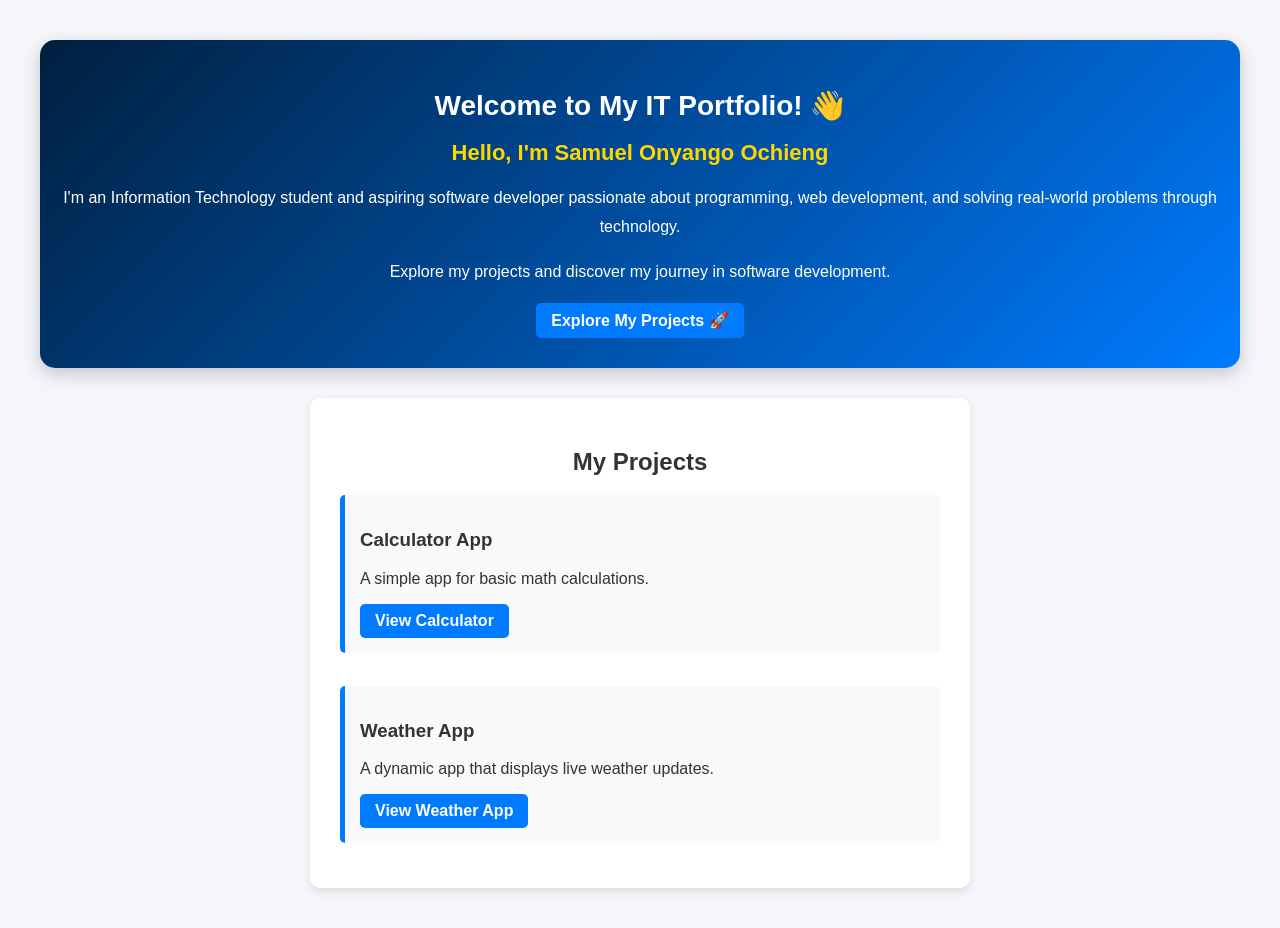
==== index.html @ 721d1d61 "Revise welcome message and project exploration text Updated welcome section content and improved phr" ====
<!DOCTYPE html>
<html lang="en">
<head>
    <meta charset="UTF-8">
    <meta name="viewport" content="width=device-width, initial-scale=1.0">
<link rel="stylesheet" href="style.css">
    <title>My Portfolio</title>
</head>
<body>
        <!-- Welcome Section -->
        <header class="welcome-section">
        <h1>Welcome to My IT Portfolio! 👋</h1>

<h2>Hello, I'm Samuel Onyango Ochieng</h2>

<p>
    I'm an Information Technology student and aspiring
    software developer passionate about programming,
    web development, and solving real-world problems
    through technology.
</p>

<p>
    Explore my projects and discover my journey in
    software development.
</p>

<a href="#projects">Explore My Projects 🚀</a>

    </header>

    <!-- Projects Section -->
    <section>
        <h2>My Projects</h2>
        
        <!-- Calculator Card -->
        <div>
            <h3>Calculator App</h3>
            <p>A simple app for basic math calculations.</p>
            <a href="Calculator/index.html">View Calculator</a>
        </div>

        <br>

        <!-- Weather App Card -->
        <div>
            <h3>Weather App</h3>
            <p>A dynamic app that displays live weather updates.</p>
            <a href="weather-app/index.html">View Weather App</a>
        </div>
    </section>

</body>
</html>
---- style.css ----
body {
    font-family: Arial, sans-serif;
    margin: 0;
    padding: 40px;
    background-color: #f4f6f9;
    color: #333;
    text-align: center;
}

header {
    margin-bottom: 40px;
}

h1 {
    color: #007bff;
}

section {
    max-width: 600px;
    margin: 0 auto;
    background: white;
    padding: 30px;
    border-radius: 10px;
    box-shadow: 0 4px 10px rgba(0, 0, 0, 0.1);
}

div {
    background: #f8f9fa;
    padding: 15px;
    border-radius: 5px;
    border-left: 5px solid #007bff;
    margin-bottom: 15px;
    text-align: left;
}

a {
    display: inline-block;
    color: white;
    background-color: #007bff;
    padding: 8px 15px;
    text-decoration: none;
    border-radius: 5px;
    font-weight: bold;
}

a:hover {
    background-color: #0056b3;
}
.welcome-section {
background: linear-gradient(135deg, #001f3f, #007bff);
color: white;
padding: 30px 20px;
border-radius: 15px;
text-align: center;
margin-bottom: 30px;
box-shadow: 0 6px 18px rgba(0, 0, 0, 0.2);
}

.welcome-section h1 {
color: white;
font-size: 28px;
margin-bottom: 15px;
}

.welcome-section h2 {
color: #ffd700;
font-size: 22px;
}

.welcome-section p {
line-height: 1.8;
font-size: 16px;
}
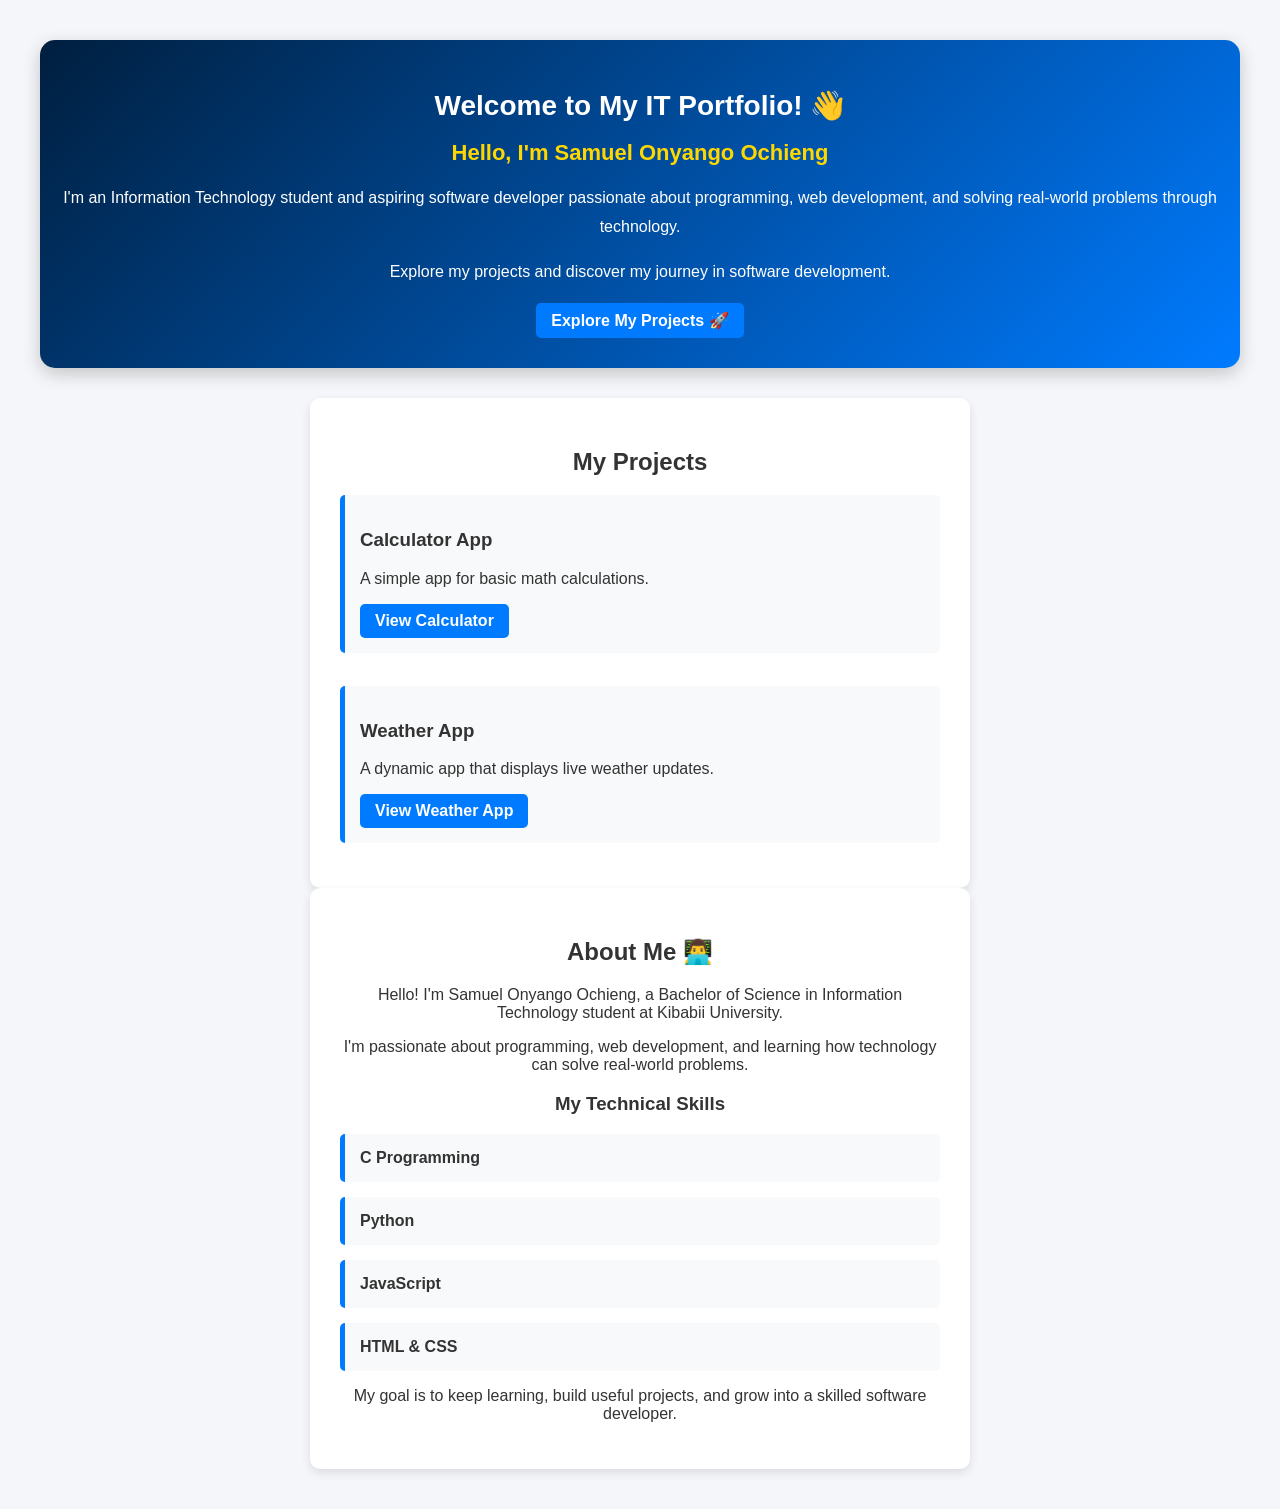
==== commit 57999169: "Add About Me section to index.html Added an 'About Me' section with personal details and technical s" ====
--- a/index.html
+++ b/index.html
@@ -52,3 +52,41 @@
 
 </body>
 </html>
+<!-- About Me Section --><section id="about"><h2>About Me 👨‍💻</h2>
+
+<p>
+    Hello! I'm Samuel Onyango Ochieng, a Bachelor of
+    Science in Information Technology student at
+    Kibabii University.
+</p>
+
+<p>
+    I'm passionate about programming, web development,
+    and learning how technology can solve real-world
+    problems.
+</p>
+
+<h3>My Technical Skills</h3>
+
+<div>
+    <strong>C Programming</strong>
+</div>
+
+<div>
+    <strong>Python</strong>
+</div>
+
+<div>
+    <strong>JavaScript</strong>
+</div>
+
+<div>
+    <strong>HTML &amp; CSS</strong>
+</div>
+
+<p>
+    My goal is to keep learning, build useful projects,
+    and grow into a skilled software developer.
+</p>
+
+</section>
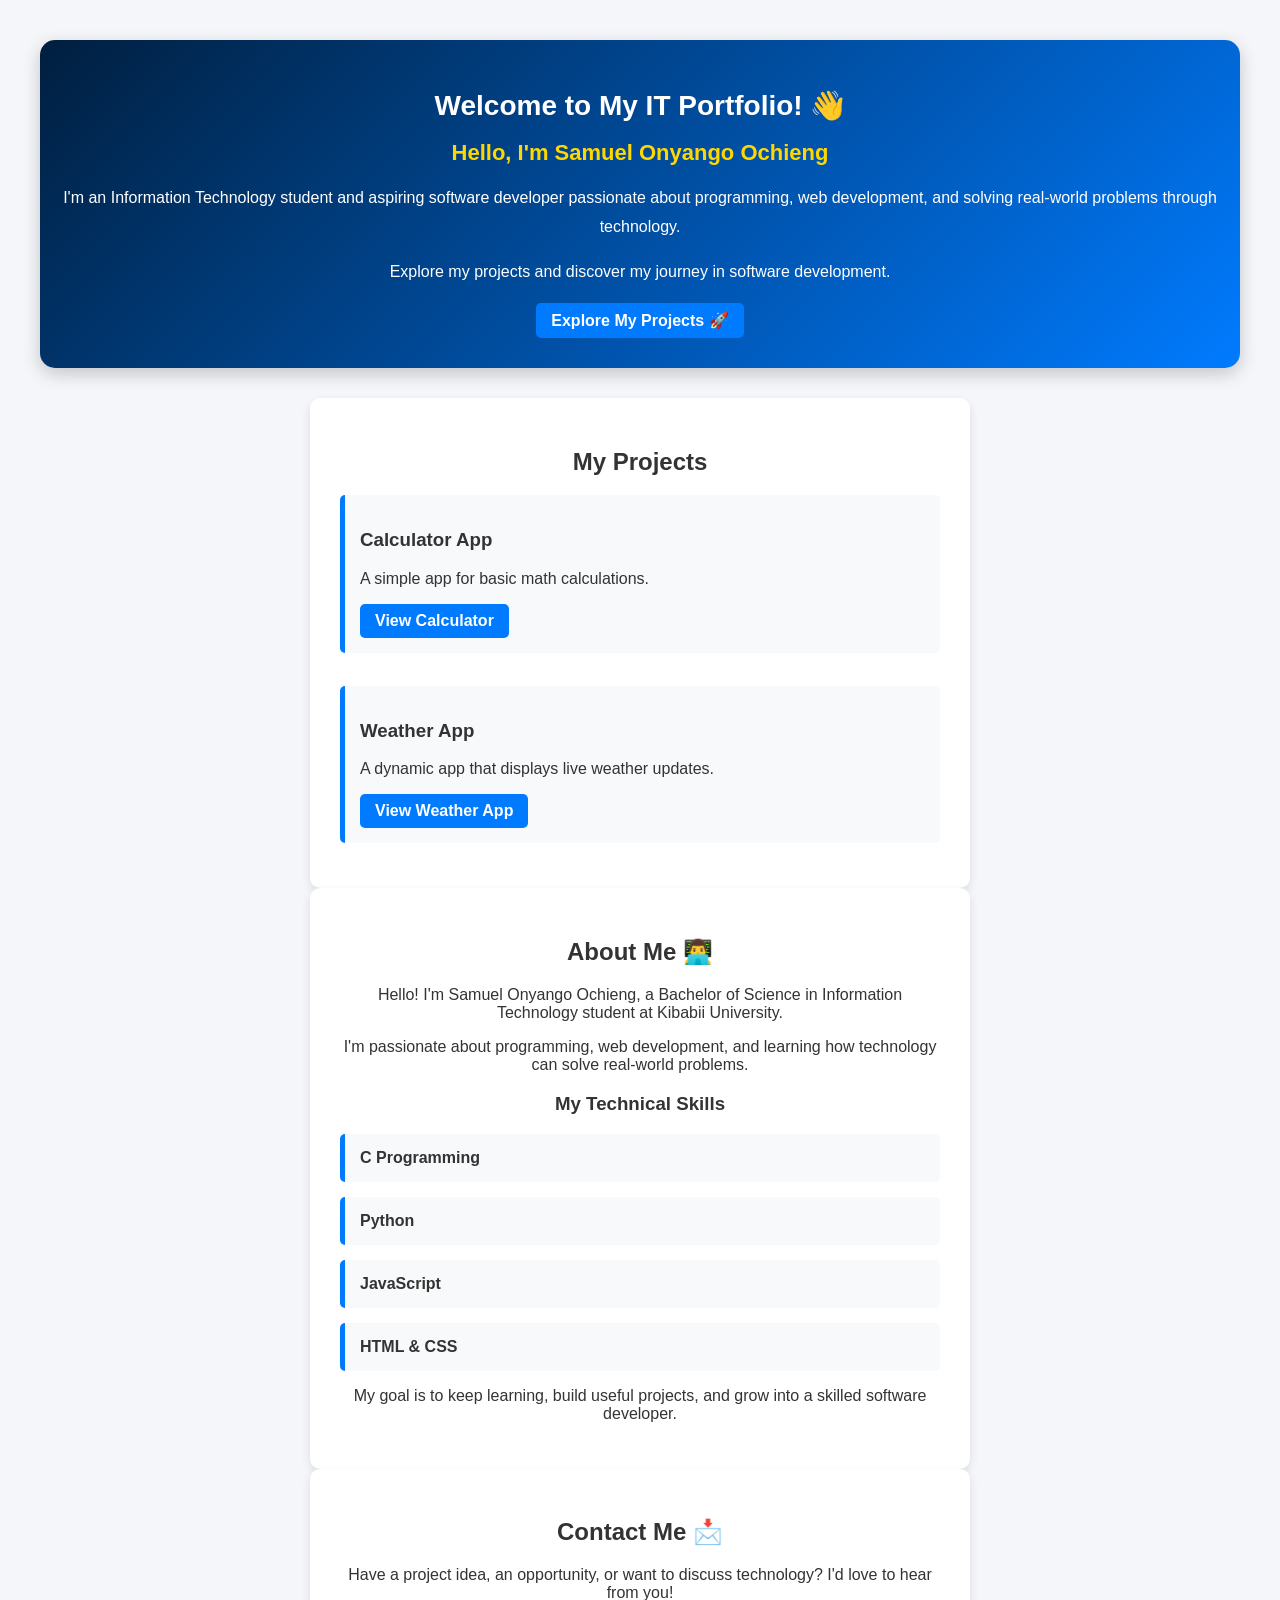
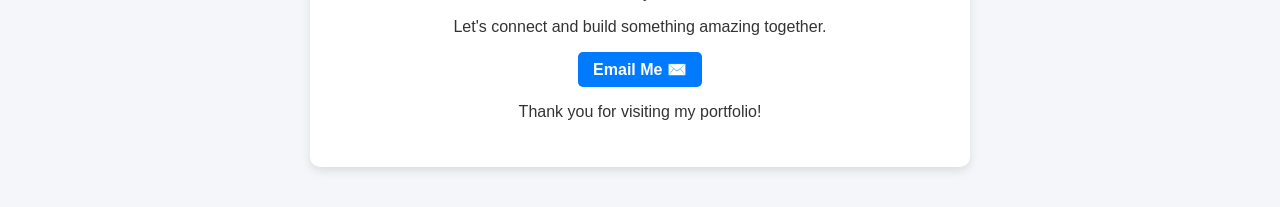
==== commit 2714cd31: "Add Contact Me section to index.html Added a 'Contact Me' section with email link and message." ====
--- a/index.html
+++ b/index.html
@@ -90,3 +90,23 @@
 </p>
 
 </section>
+<!-- Contact Me Section -->
+<section id="contact"><h2>Contact Me 📩</h2>
+
+<p>
+    Have a project idea, an opportunity, or want to
+    discuss technology? I'd love to hear from you!
+</p>
+
+<p>
+    Let's connect and build something amazing together.
+</p>
+
+<a href="mailto:onyangosamuelochiengsaa@gmail.com">
+    Email Me ✉️
+</a>
+<p>
+    Thank you for visiting my portfolio!
+</p>
+
+</section>
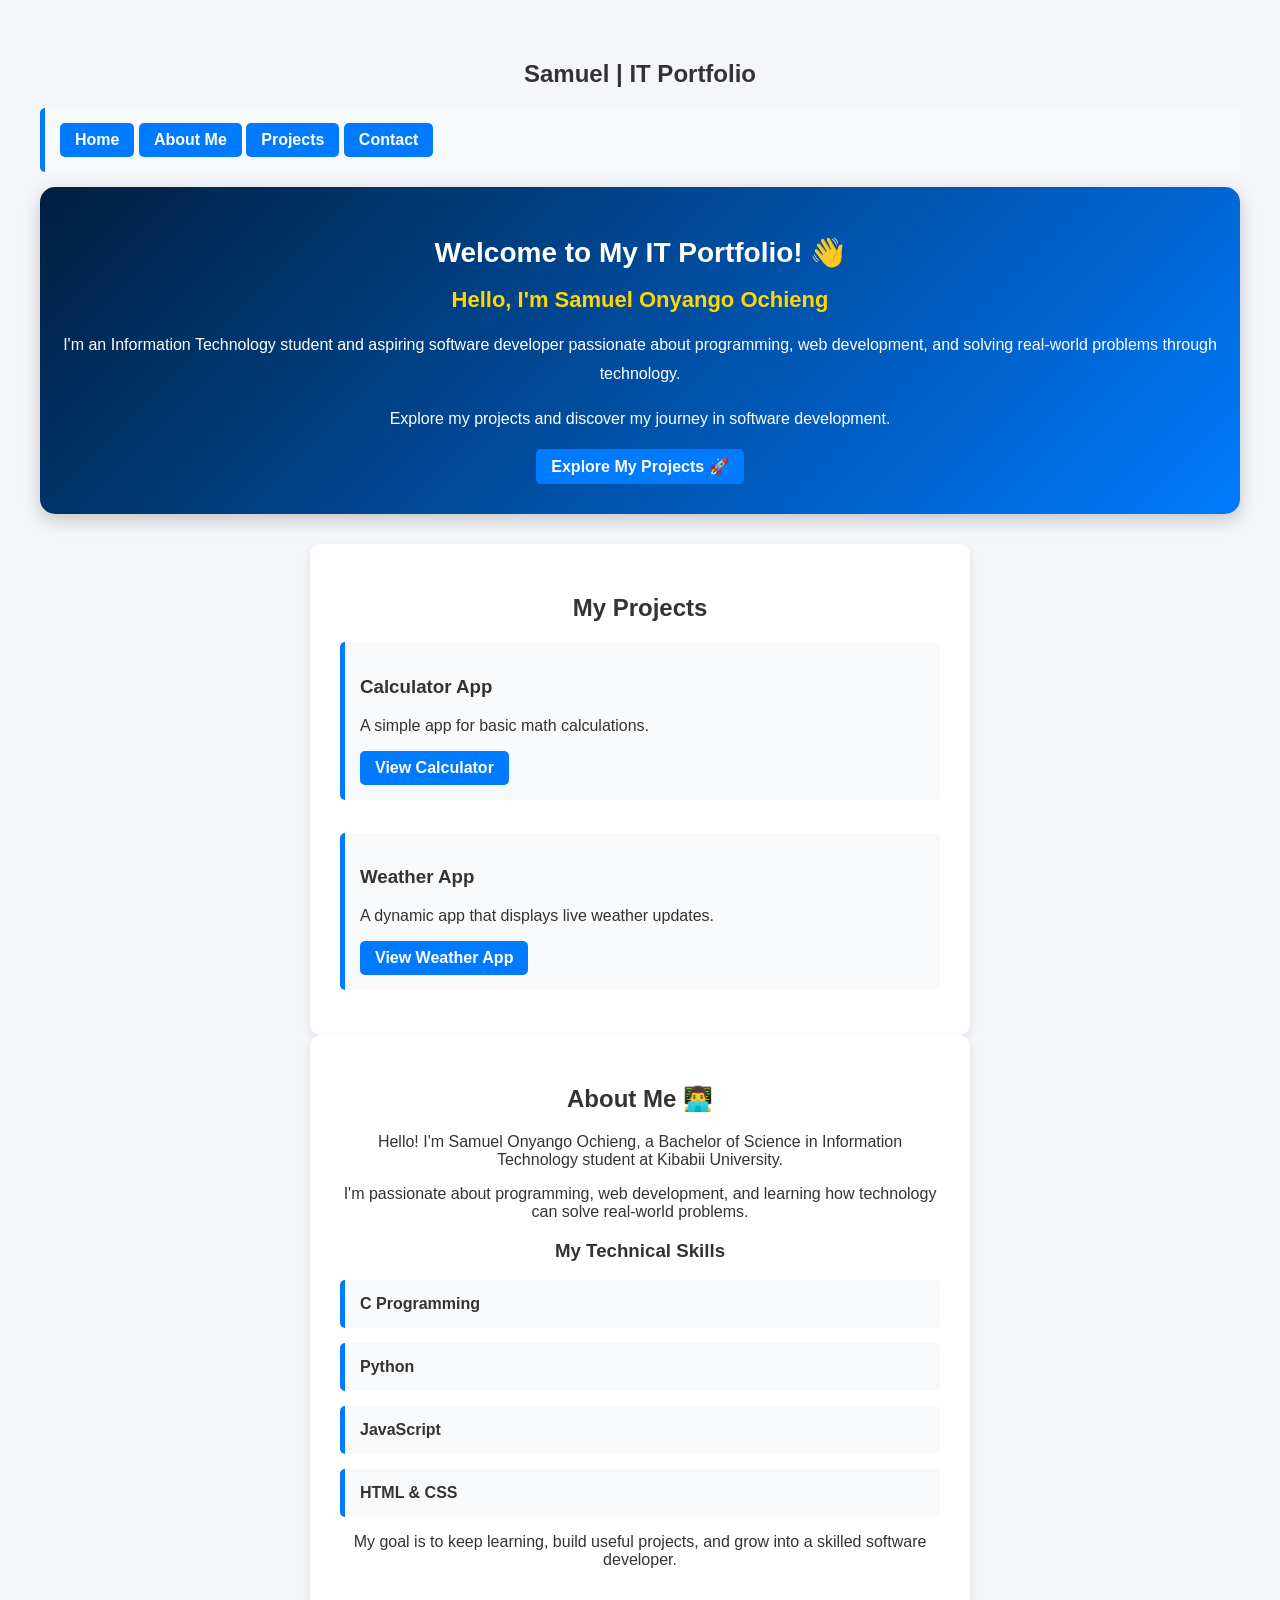
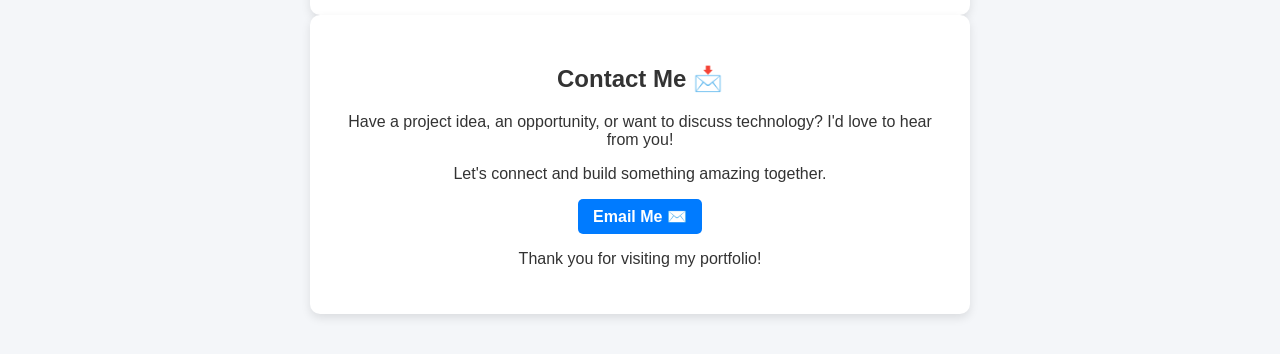
==== commit eb1af4e6: "Add navigation menu to index.html Added a navigation menu with links to different sections." ====
--- a/index.html
+++ b/index.html
@@ -7,6 +7,15 @@
     <title>My Portfolio</title>
 </head>
 <body>
+    <!-- Navigation Menu --><nav class="navbar">
+    <h2 class="logo">Samuel | IT Portfolio</h2><div class="nav-links">
+    <a href="#home">Home</a>
+    <a href="#about">About Me</a>
+    <a href="#projects">Projects</a>
+    <a href="#contact">Contact</a>
+</div>
+
+    </nav>
         <!-- Welcome Section -->
         <header class="welcome-section">
         <h1>Welcome to My IT Portfolio! 👋</h1>
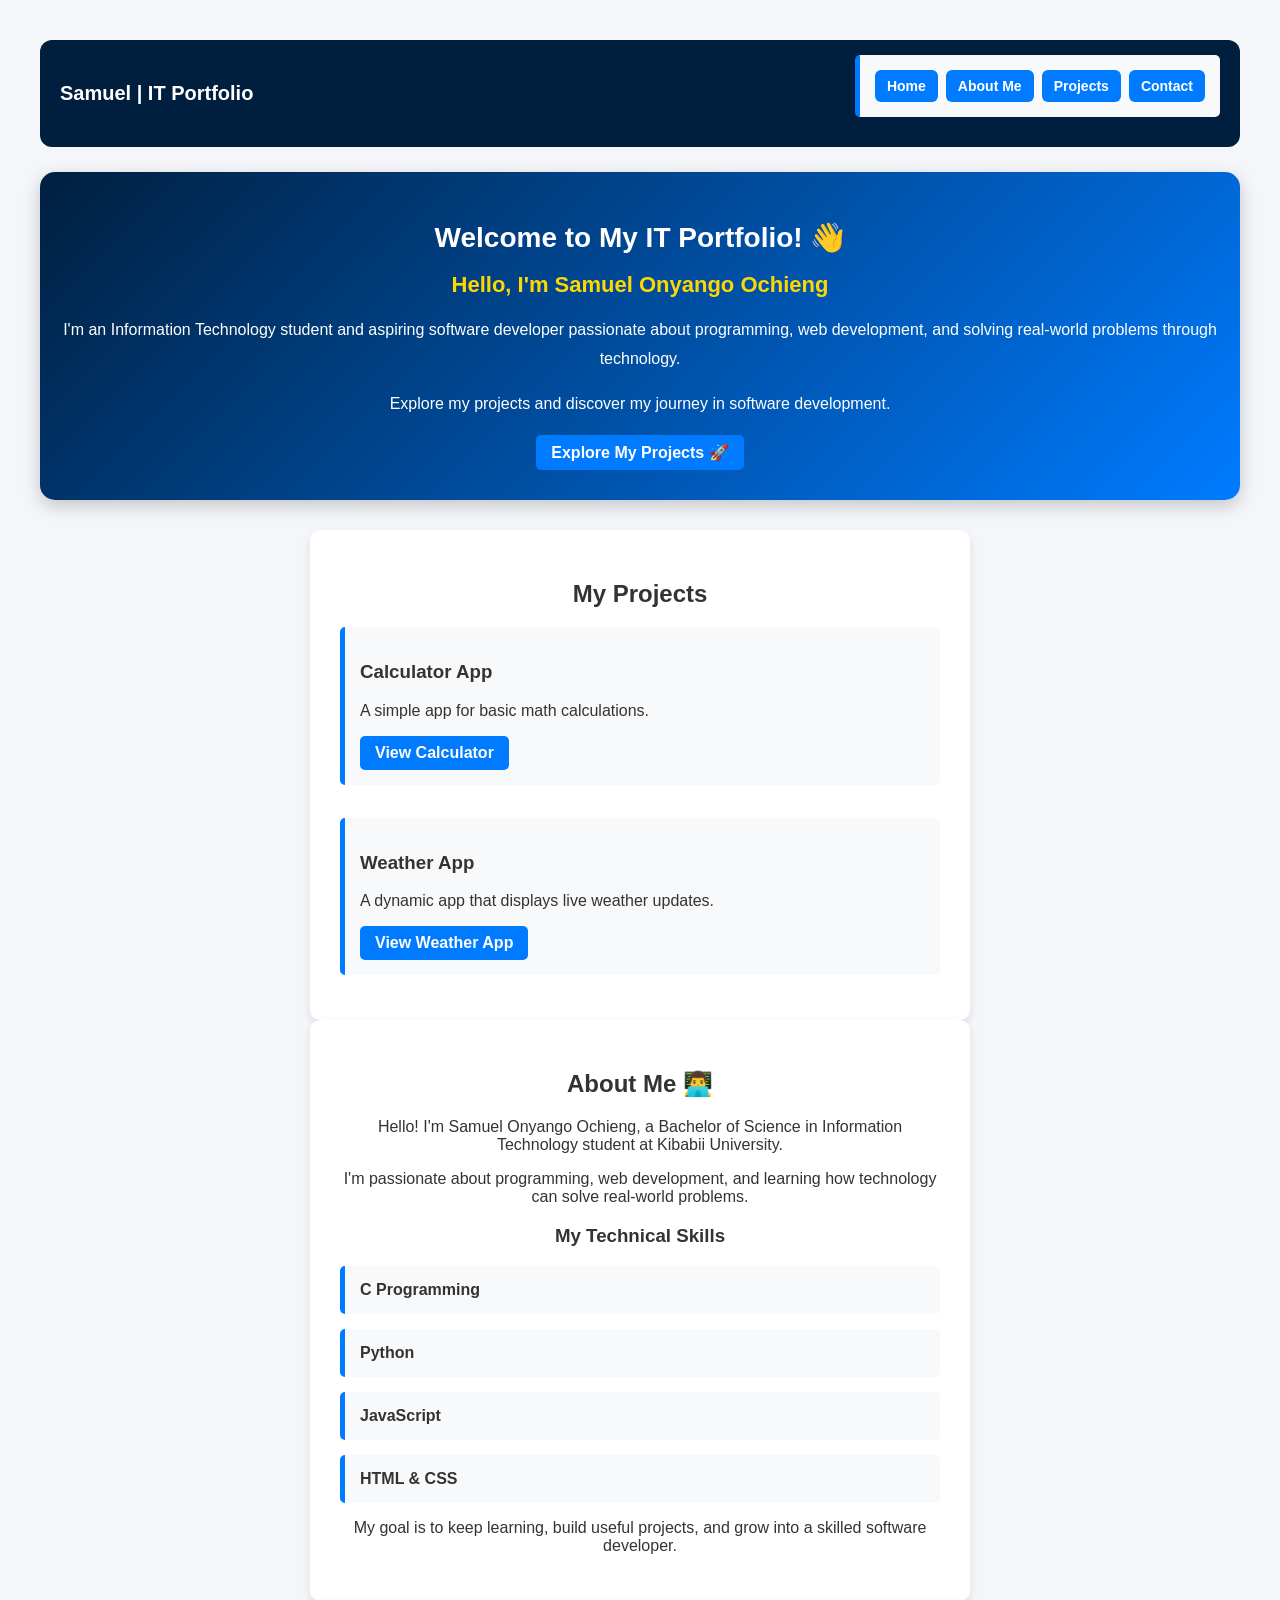
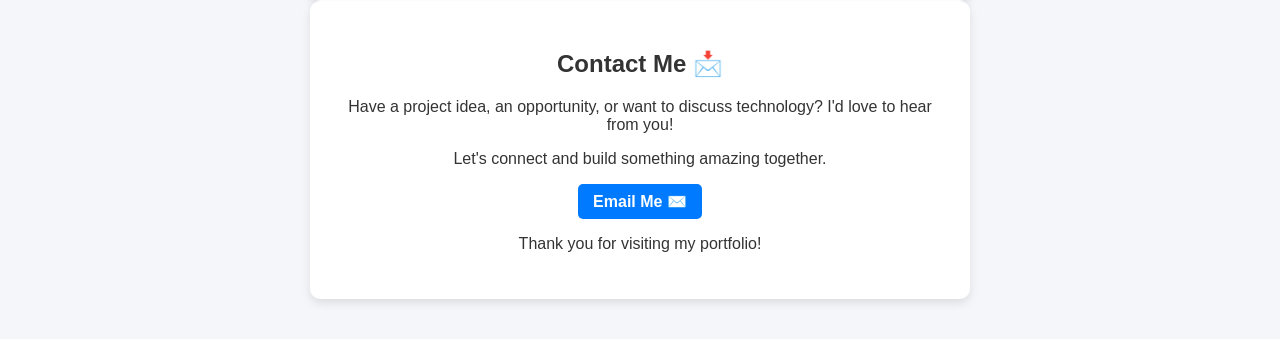
==== commit 08a9bb98: "Add id to projects section in index.html" ====
--- a/index.html
+++ b/index.html
@@ -17,7 +17,7 @@
 
     </nav>
         <!-- Welcome Section -->
-        <header class="welcome-section">
+        <header class="welcome-section" id="home">
         <h1>Welcome to My IT Portfolio! 👋</h1>
 
 <h2>Hello, I'm Samuel Onyango Ochieng</h2>
@@ -39,7 +39,7 @@
     </header>
 
     <!-- Projects Section -->
-    <section>
+    <section id = "projects">
         <h2>My Projects</h2>
         
         <!-- Calculator Card -->
--- a/style.css
+++ b/style.css
@@ -71,3 +71,50 @@
 line-height: 1.8;
 font-size: 16px;
 }
+.navbar {
+background: #001f3f;
+color: white;
+padding: 15px 20px;
+border-radius: 12px;
+margin-bottom: 25px;
+display: flex;
+justify-content: space-between;
+align-items: center;
+flex-wrap: wrap;
+gap: 15px;
+}
+
+.navbar .logo {
+color: white;
+font-size: 20px;
+margin: 0;
+}
+
+.nav-links {
+display: flex;
+flex-wrap: wrap;
+gap: 8px;
+}
+
+.nav-links a {
+display: inline-block;
+color: white;
+background: #007bff;
+padding: 8px 12px;
+border-radius: 6px;
+text-decoration: none;
+font-size: 14px;
+}
+
+.nav-links a:hover {
+background: #0056b3;
+}
+
+html {
+scroll-behavior: smooth;
+}
+
+section,
+.welcome-section {
+scroll-margin-top: 20px;
+}
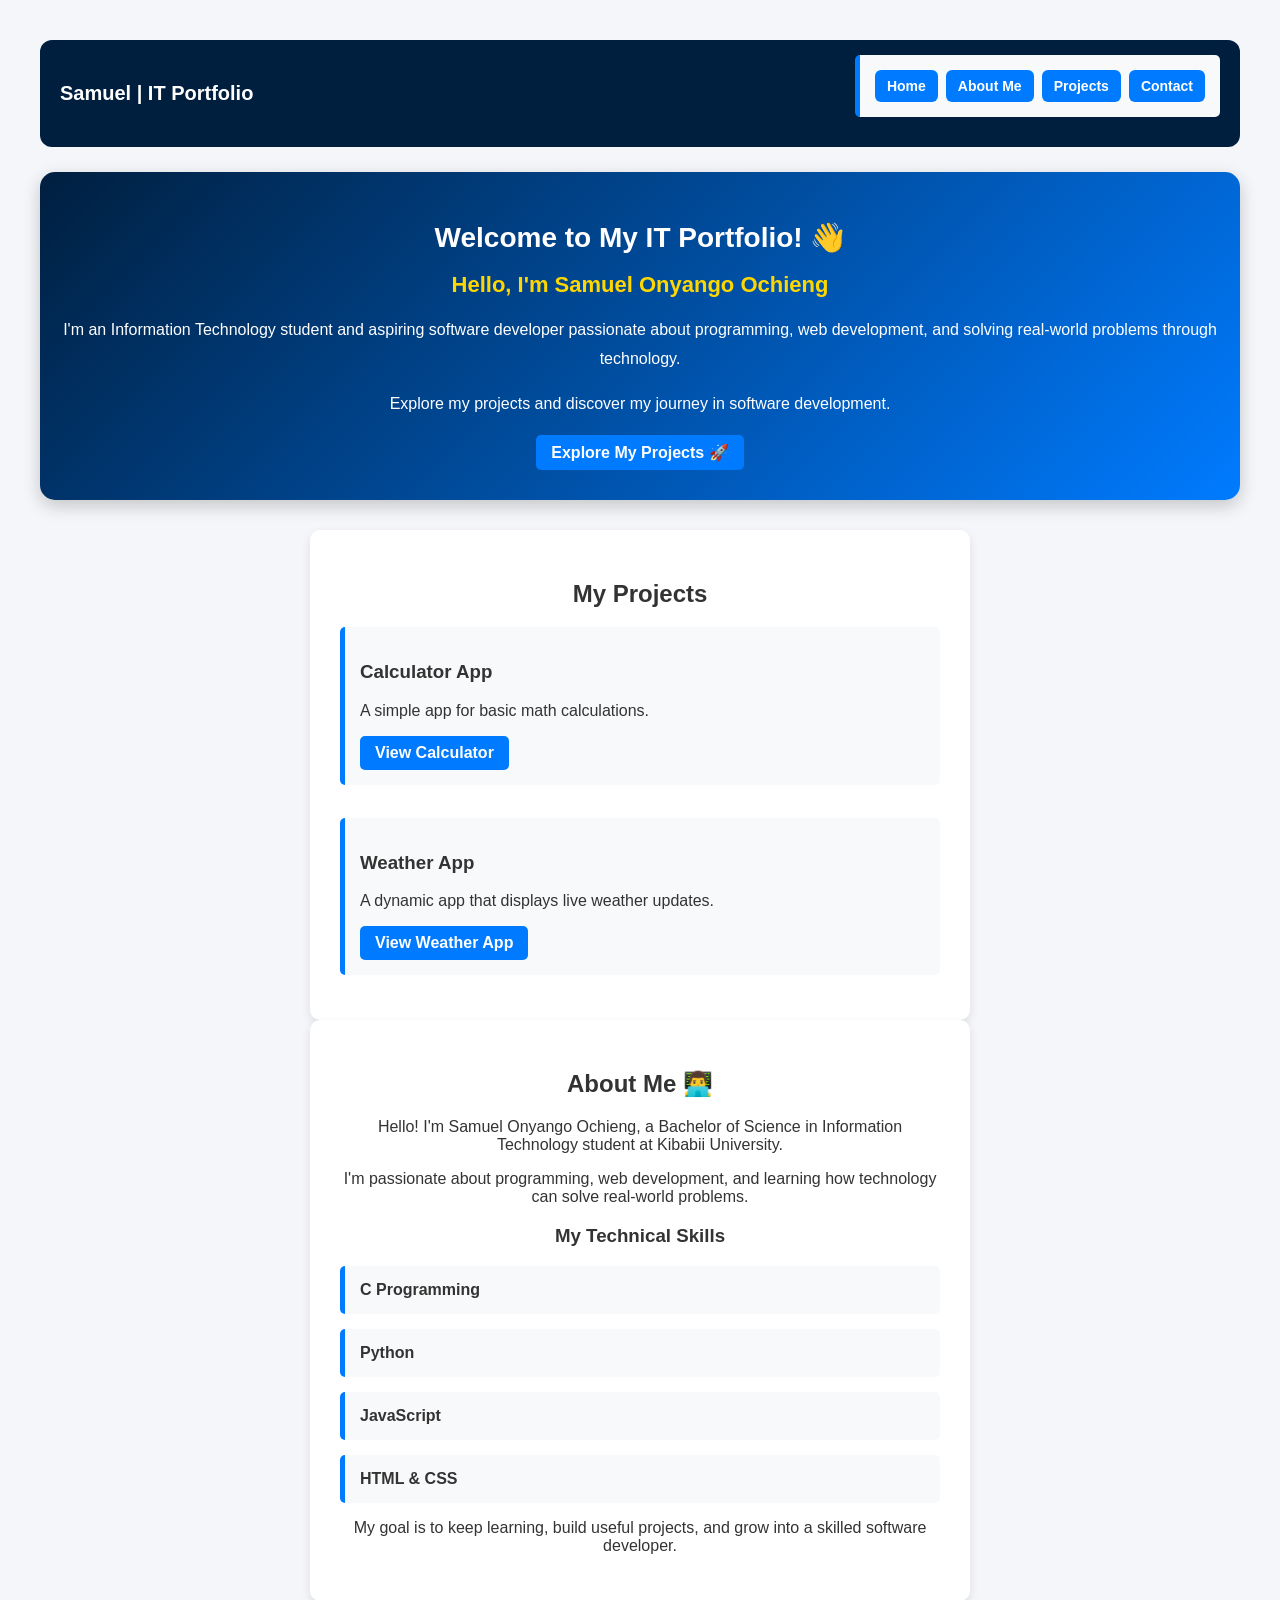
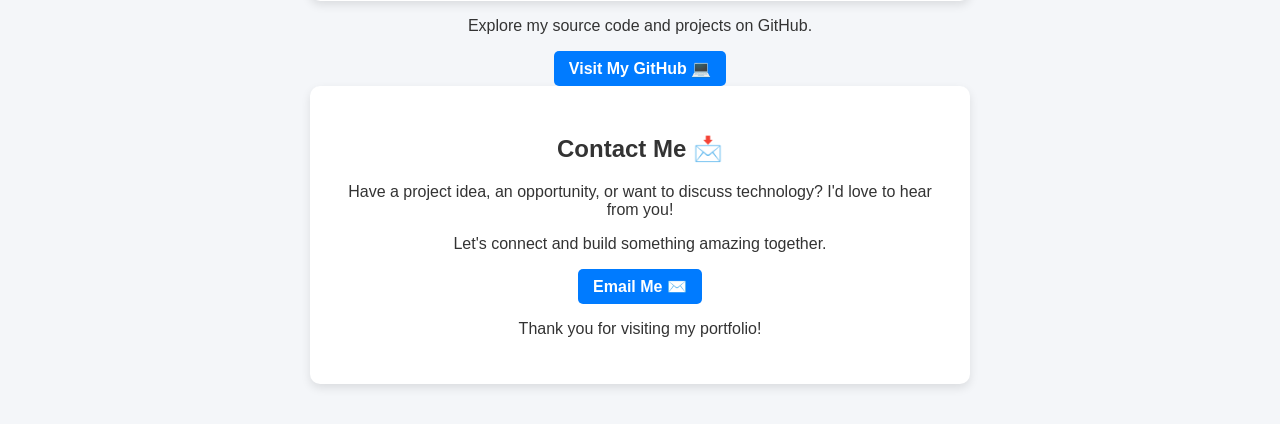
==== commit 84c68a31: "Add GitHub link to contact section Added a link to GitHub in the contact section." ====
--- a/index.html
+++ b/index.html
@@ -100,6 +100,11 @@
 
 </section>
 <!-- Contact Me Section -->
+<p>Explore my source code and projects on GitHub.</p><a href="https://github.com/onyangosamuelochiengs"
+target="_blank"
+rel="noopener noreferrer">
+Visit My GitHub 💻
+</a>
 <section id="contact"><h2>Contact Me 📩</h2>
 
 <p>
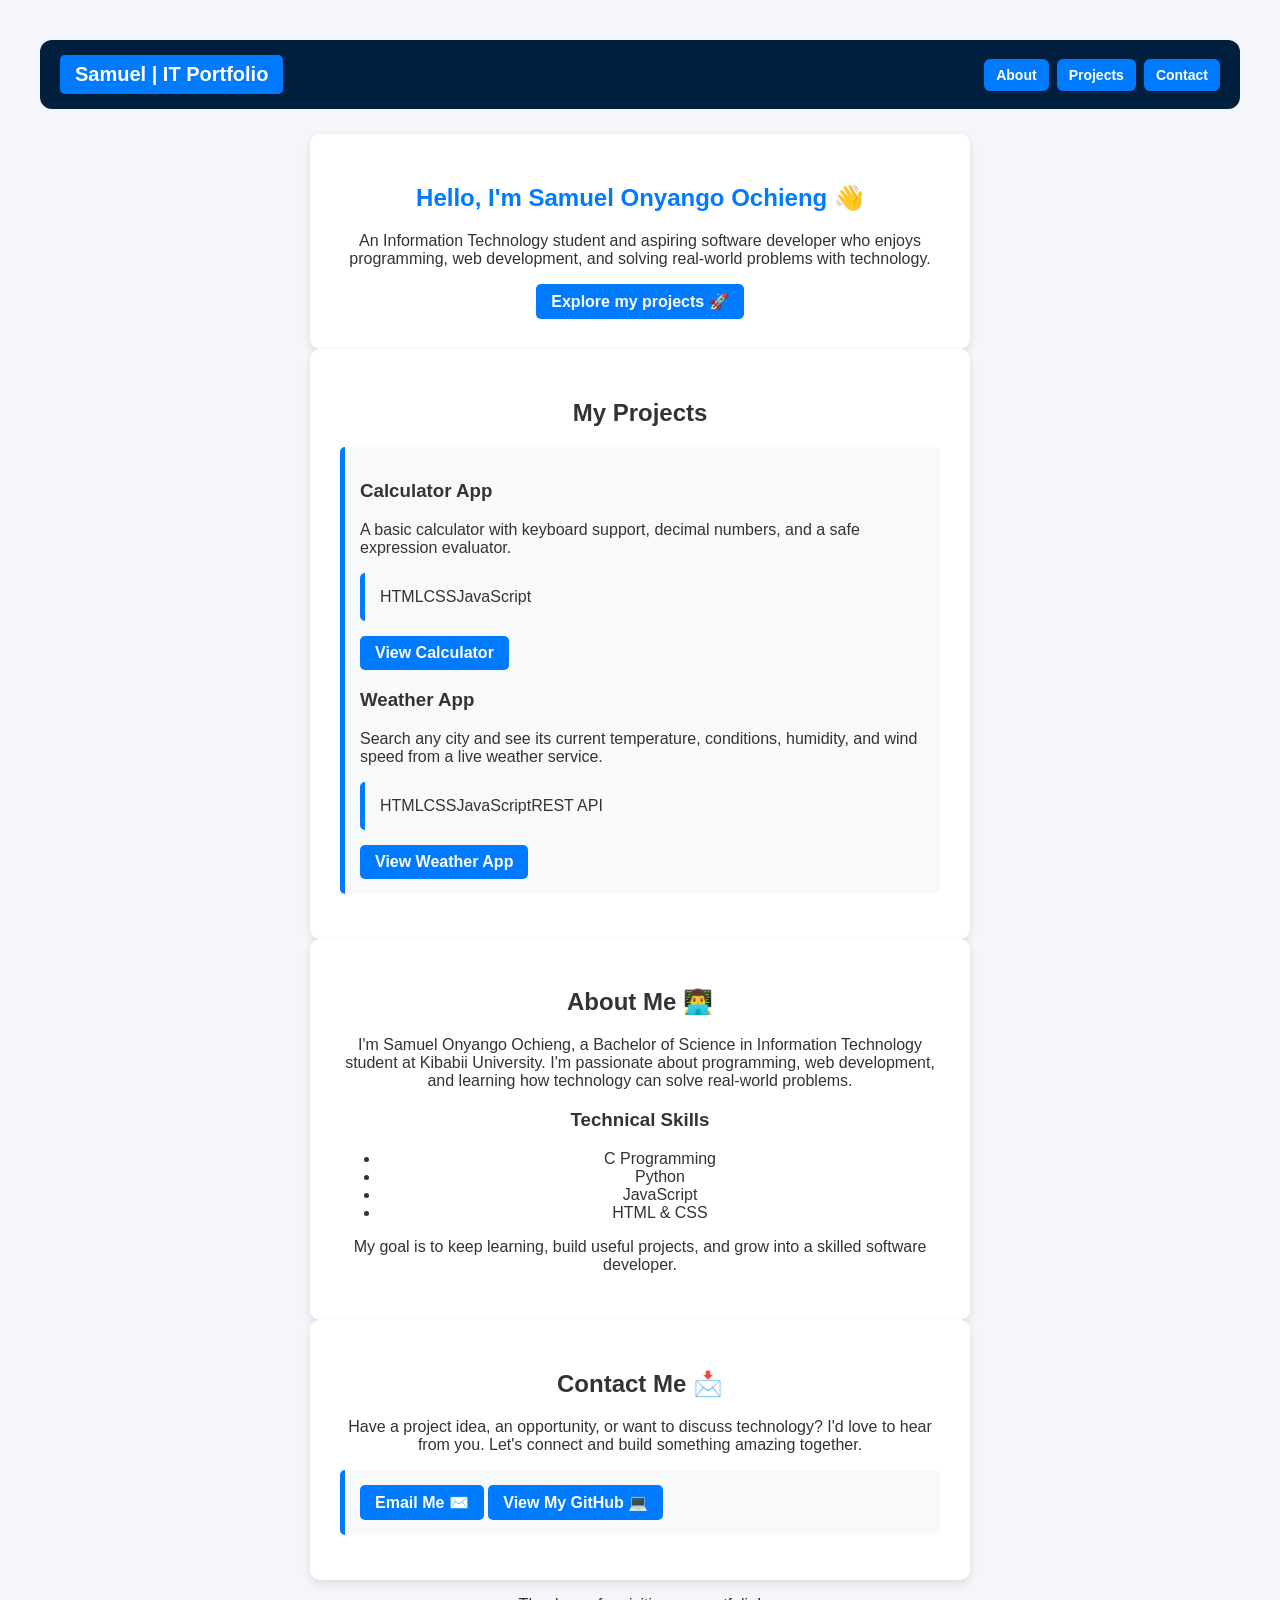
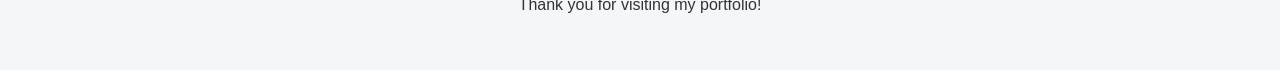
==== commit 19603b4c: "Revise portfolio structure and enhance content Updated the portfolio layout and content for better p" ====
--- a/index.html
+++ b/index.html
@@ -3,124 +3,106 @@
 <head>
     <meta charset="UTF-8">
     <meta name="viewport" content="width=device-width, initial-scale=1.0">
-<link rel="stylesheet" href="style.css">
-    <title>My Portfolio</title>
+    <meta name="description" content="Portfolio of Samuel Onyango Ochieng, an Information Technology student at Kibabii University who builds web projects.">
+    <title>Samuel Onyango Ochieng | IT Portfolio</title>
+    <link rel="stylesheet" href="style.css">
 </head>
 <body>
-    <!-- Navigation Menu --><nav class="navbar">
-    <h2 class="logo">Samuel | IT Portfolio</h2><div class="nav-links">
-    <a href="#home">Home</a>
-    <a href="#about">About Me</a>
-    <a href="#projects">Projects</a>
-    <a href="#contact">Contact</a>
-</div>
 
-    </nav>
-        <!-- Welcome Section -->
-        <header class="welcome-section" id="home">
-        <h1>Welcome to My IT Portfolio! 👋</h1>
-
-<h2>Hello, I'm Samuel Onyango Ochieng</h2>
-
-<p>
-    I'm an Information Technology student and aspiring
-    software developer passionate about programming,
-    web development, and solving real-world problems
-    through technology.
-</p>
-
-<p>
-    Explore my projects and discover my journey in
-    software development.
-</p>
-
-<a href="#projects">Explore My Projects 🚀</a>
-
+    <header class="navbar">
+        <a href="#home" class="logo">Samuel | IT Portfolio</a>
+        <nav class="nav-links" aria-label="Main navigation">
+            <a href="#about">About</a>
+            <a href="#projects">Projects</a>
+            <a href="#contact">Contact</a>
+        </nav>
     </header>
 
-    <!-- Projects Section -->
-    <section id = "projects">
-        <h2>My Projects</h2>
-        
-        <!-- Calculator Card -->
-        <div>
-            <h3>Calculator App</h3>
-            <p>A simple app for basic math calculations.</p>
-            <a href="Calculator/index.html">View Calculator</a>
-        </div>
+    <main>
 
-        <br>
+        <!-- Hero -->
+        <section class="hero" id="home">
+            <h1>Hello, I'm Samuel Onyango Ochieng 👋</h1>
+            <p class="lead">
+                An Information Technology student and aspiring software developer
+                who enjoys programming, web development, and solving real-world
+                problems with technology.
+            </p>
+            <a class="btn" href="#projects">Explore my projects 🚀</a>
+        </section>
 
-        <!-- Weather App Card -->
-        <div>
-            <h3>Weather App</h3>
-            <p>A dynamic app that displays live weather updates.</p>
-            <a href="weather-app/index.html">View Weather App</a>
-        </div>
-    </section>
+        <!-- Projects -->
+        <section id="projects">
+            <h2>My Projects</h2>
+            <div class="grid">
+
+                <article class="card">
+                    <h3>Calculator App</h3>
+                    <p>A basic calculator with keyboard support, decimal numbers, and a safe expression evaluator.</p>
+                    <div class="tags">
+                        <span>HTML</span><span>CSS</span><span>JavaScript</span>
+                    </div>
+                    <a class="btn" href="Calculator/index.html">View Calculator</a>
+                </article>
+
+                <article class="card">
+                    <h3>Weather App</h3>
+                    <p>Search any city and see its current temperature, conditions, humidity, and wind speed from a live weather service.</p>
+                    <div class="tags">
+                        <span>HTML</span><span>CSS</span><span>JavaScript</span><span>REST API</span>
+                    </div>
+                    <a class="btn" href="weather-app/index.html">View Weather App</a>
+                </article>
+
+            </div>
+        </section>
+
+        <!-- About -->
+        <section class="panel" id="about">
+            <h2>About Me 👨‍💻</h2>
+            <p>
+                I'm Samuel Onyango Ochieng, a Bachelor of Science in Information
+                Technology student at Kibabii University. I'm passionate about
+                programming, web development, and learning how technology can
+                solve real-world problems.
+            </p>
+
+            <h3>Technical Skills</h3>
+            <ul class="skills">
+                <li>C Programming</li>
+                <li>Python</li>
+                <li>JavaScript</li>
+                <li>HTML &amp; CSS</li>
+            </ul>
+
+            <p>
+                My goal is to keep learning, build useful projects, and grow into
+                a skilled software developer.
+            </p>
+        </section>
+
+        <!-- Contact -->
+        <section class="panel" id="contact">
+            <h2>Contact Me 📩</h2>
+            <p>
+                Have a project idea, an opportunity, or want to discuss technology?
+                I'd love to hear from you. Let's connect and build something
+                amazing together.
+            </p>
+
+            <div class="contact-links">
+                <a class="btn" href="mailto:onyangosamuelochiengsaa@gmail.com">Email Me ✉️</a>
+                <a class="btn" href="https://github.com/onyangosamuelochiengs" target="_blank" rel="noopener noreferrer">
+                    View My GitHub 💻
+                </a>
+            </div>
+        </section>
+
+    </main>
+
+    <footer>
+        <p>Thank you for visiting my portfolio!</p>
+    </footer>
 
 </body>
 </html>
-<!-- About Me Section --><section id="about"><h2>About Me 👨‍💻</h2>
-
-<p>
-    Hello! I'm Samuel Onyango Ochieng, a Bachelor of
-    Science in Information Technology student at
-    Kibabii University.
-</p>
-
-<p>
-    I'm passionate about programming, web development,
-    and learning how technology can solve real-world
-    problems.
-</p>
-
-<h3>My Technical Skills</h3>
-
-<div>
-    <strong>C Programming</strong>
-</div>
-
-<div>
-    <strong>Python</strong>
-</div>
-
-<div>
-    <strong>JavaScript</strong>
-</div>
-
-<div>
-    <strong>HTML &amp; CSS</strong>
-</div>
-
-<p>
-    My goal is to keep learning, build useful projects,
-    and grow into a skilled software developer.
-</p>
-
-</section>
-<!-- Contact Me Section -->
-<p>Explore my source code and projects on GitHub.</p><a href="https://github.com/onyangosamuelochiengs"
-target="_blank"
-rel="noopener noreferrer">
-Visit My GitHub 💻
-</a>
-<section id="contact"><h2>Contact Me 📩</h2>
-
-<p>
-    Have a project idea, an opportunity, or want to
-    discuss technology? I'd love to hear from you!
-</p>
-
-<p>
-    Let's connect and build something amazing together.
-</p>
-
-<a href="mailto:onyangosamuelochiengsaa@gmail.com">
-    Email Me ✉️
-</a>
-<p>
-    Thank you for visiting my portfolio!
-</p>
-
-</section>
